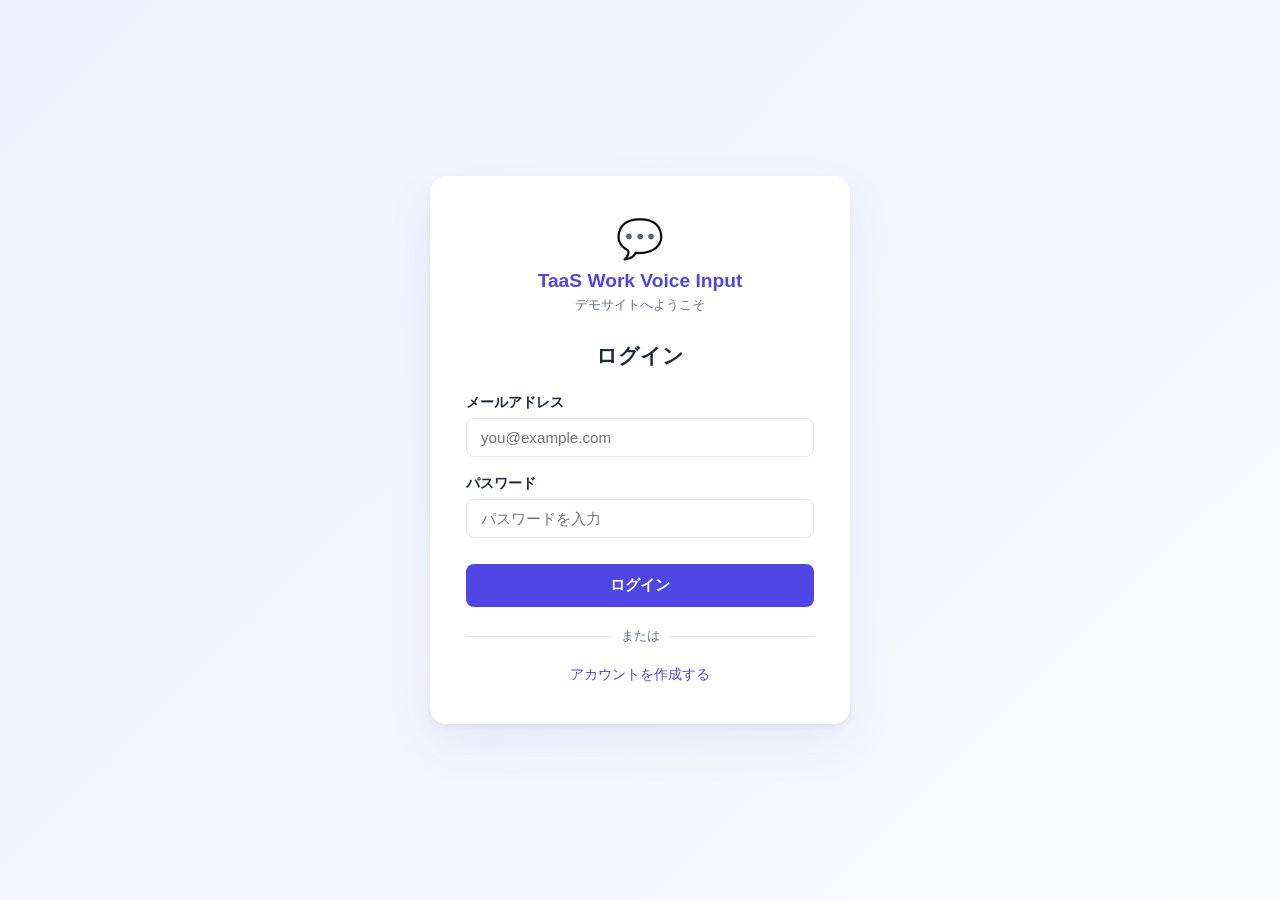
==== login.html @ 56433874 "Add authentication: login/register pages, Cloudflare Functions auth middleware, KV-backed sessions" ====
<!DOCTYPE html>
<html lang="ja">
<head>
  <meta charset="UTF-8" />
  <meta name="viewport" content="width=device-width, initial-scale=1.0" />
  <title>ログイン | TaaS Work Voice Input</title>
  <style>
    *, *::before, *::after { box-sizing: border-box; margin: 0; padding: 0; }

    :root {
      --primary: #4f46e5;
      --primary-hover: #4338ca;
      --primary-light: #eef2ff;
      --border: #e2e8f0;
      --text: #1e293b;
      --text-muted: #64748b;
      --danger: #ef4444;
      --danger-bg: #fef2f2;
      --success: #10b981;
      --success-bg: #f0fdf4;
    }

    body {
      min-height: 100dvh;
      display: flex;
      align-items: center;
      justify-content: center;
      background: linear-gradient(135deg, #eef2ff 0%, #f8fafc 100%);
      font-family: 'Segoe UI', 'Hiragino Sans', 'Meiryo', sans-serif;
      color: var(--text);
      padding: 20px;
    }

    .card {
      width: 100%;
      max-width: 420px;
      background: #fff;
      border-radius: 16px;
      box-shadow: 0 4px 6px rgba(0,0,0,.05), 0 20px 48px rgba(79,70,229,.08);
      padding: 40px 36px;
    }

    .logo {
      text-align: center;
      margin-bottom: 28px;
    }

    .logo-icon {
      font-size: 2.4rem;
      display: block;
      margin-bottom: 8px;
    }

    .logo h1 {
      font-size: 1.2rem;
      font-weight: 700;
      color: var(--primary);
    }

    .logo p {
      font-size: 0.82rem;
      color: var(--text-muted);
      margin-top: 4px;
    }

    h2 {
      font-size: 1.3rem;
      font-weight: 700;
      margin-bottom: 24px;
      text-align: center;
    }

    .form-group {
      margin-bottom: 18px;
    }

    label {
      display: block;
      font-size: 0.85rem;
      font-weight: 600;
      margin-bottom: 6px;
      color: var(--text);
    }

    input {
      width: 100%;
      padding: 10px 14px;
      border: 1.5px solid var(--border);
      border-radius: 8px;
      font-size: 0.95rem;
      font-family: inherit;
      color: var(--text);
      outline: none;
      transition: border-color 0.15s;
      background: #fff;
    }

    input:focus {
      border-color: var(--primary);
      box-shadow: 0 0 0 3px rgba(79,70,229,.1);
    }

    .btn-primary {
      width: 100%;
      padding: 11px;
      background: var(--primary);
      color: #fff;
      border: none;
      border-radius: 8px;
      font-size: 0.95rem;
      font-weight: 600;
      font-family: inherit;
      cursor: pointer;
      margin-top: 8px;
      transition: background 0.15s, transform 0.1s;
    }

    .btn-primary:hover { background: var(--primary-hover); }
    .btn-primary:active { transform: scale(0.98); }
    .btn-primary:disabled { background: #a5b4fc; cursor: not-allowed; }

    .alert {
      padding: 10px 14px;
      border-radius: 8px;
      font-size: 0.875rem;
      margin-bottom: 16px;
      display: none;
    }

    .alert.error { background: var(--danger-bg); color: var(--danger); display: block; }
    .alert.success { background: var(--success-bg); color: var(--success); display: block; }

    .divider {
      text-align: center;
      color: var(--text-muted);
      font-size: 0.82rem;
      margin: 20px 0;
      position: relative;
    }

    .divider::before, .divider::after {
      content: '';
      position: absolute;
      top: 50%;
      width: 42%;
      height: 1px;
      background: var(--border);
    }

    .divider::before { left: 0; }
    .divider::after { right: 0; }

    .link-btn {
      display: block;
      text-align: center;
      color: var(--primary);
      font-size: 0.88rem;
      font-weight: 500;
      text-decoration: none;
    }

    .link-btn:hover { text-decoration: underline; }
  </style>
</head>
<body>
  <div class="card">
    <div class="logo">
      <span class="logo-icon">💬</span>
      <h1>TaaS Work Voice Input</h1>
      <p>デモサイトへようこそ</p>
    </div>

    <h2>ログイン</h2>

    <div class="alert" id="alertBox"></div>

    <form id="loginForm" novalidate>
      <div class="form-group">
        <label for="email">メールアドレス</label>
        <input
          type="email"
          id="email"
          name="email"
          placeholder="you@example.com"
          autocomplete="email"
          required
        />
      </div>

      <div class="form-group">
        <label for="password">パスワード</label>
        <input
          type="password"
          id="password"
          name="password"
          placeholder="パスワードを入力"
          autocomplete="current-password"
          required
        />
      </div>

      <button type="submit" class="btn-primary" id="submitBtn">ログイン</button>
    </form>

    <div class="divider">または</div>
    <a href="/register.html" class="link-btn">アカウントを作成する</a>
  </div>

  <script>
    const form = document.getElementById('loginForm');
    const alertBox = document.getElementById('alertBox');
    const submitBtn = document.getElementById('submitBtn');

    function showAlert(msg, type) {
      alertBox.textContent = msg;
      alertBox.className = `alert ${type}`;
    }

    form.addEventListener('submit', async (e) => {
      e.preventDefault();
      alertBox.className = 'alert';
      submitBtn.disabled = true;
      submitBtn.textContent = 'ログイン中...';

      const email = document.getElementById('email').value.trim();
      const password = document.getElementById('password').value;

      try {
        const res = await fetch('/api/login', {
          method: 'POST',
          headers: { 'Content-Type': 'application/json' },
          body: JSON.stringify({ email, password }),
        });

        const data = await res.json();

        if (res.ok) {
          window.location.href = '/';
        } else {
          showAlert(data.error || 'ログインに失敗しました', 'error');
        }
      } catch {
        showAlert('サーバーに接続できませんでした', 'error');
      } finally {
        submitBtn.disabled = false;
        submitBtn.textContent = 'ログイン';
      }
    });
  </script>
</body>
</html>
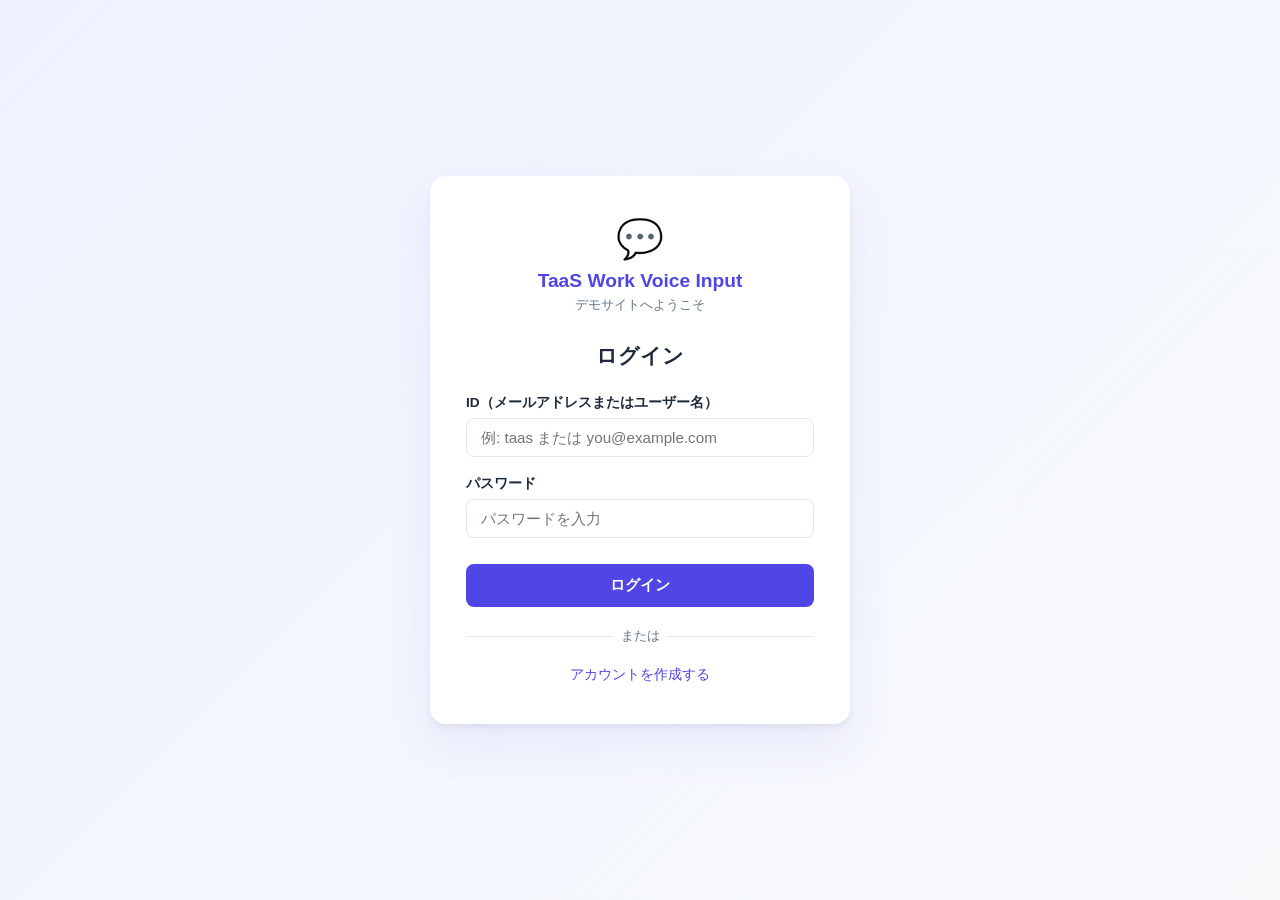
==== commit ceda5cc1: "Update login form: support username in addition to email address" ====
--- a/login.html
+++ b/login.html
@@ -176,13 +176,13 @@
 
     <form id="loginForm" novalidate>
       <div class="form-group">
-        <label for="email">メールアドレス</label>
+        <label for="email">ID（メールアドレスまたはユーザー名）</label>
         <input
-          type="email"
+          type="text"
           id="email"
           name="email"
-          placeholder="you@example.com"
-          autocomplete="email"
+          placeholder="例: taas または you@example.com"
+          autocomplete="username"
           required
         />
       </div>
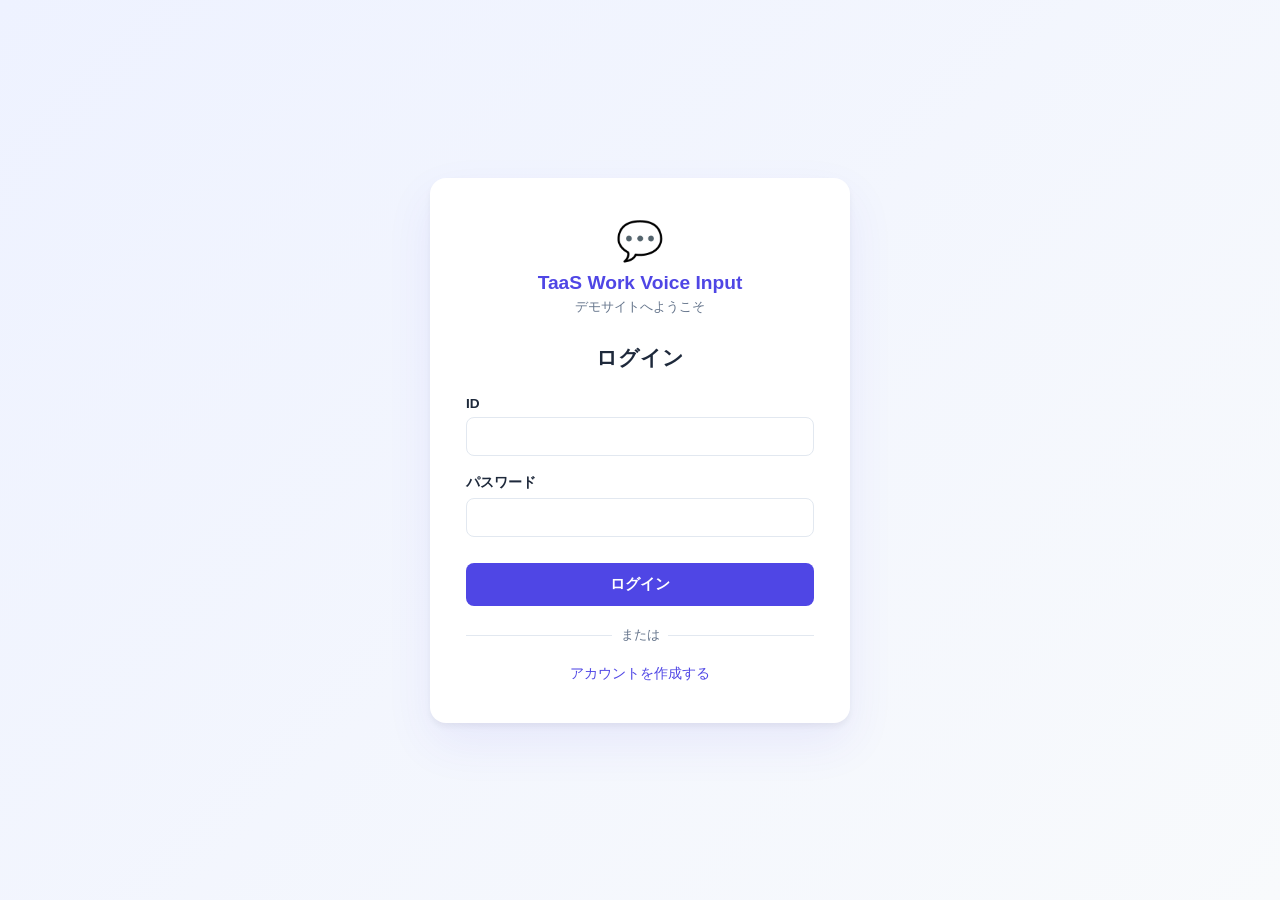
==== commit a6d12cdd: "Fix login UI: simplify ID label, remove placeholders; KV binding configured" ====
--- a/login.html
+++ b/login.html
@@ -176,12 +176,11 @@
 
     <form id="loginForm" novalidate>
       <div class="form-group">
-        <label for="email">ID（メールアドレスまたはユーザー名）</label>
+        <label for="email">ID</label>
         <input
           type="text"
           id="email"
           name="email"
-          placeholder="例: taas または you@example.com"
           autocomplete="username"
           required
         />
@@ -193,7 +192,6 @@
           type="password"
           id="password"
           name="password"
-          placeholder="パスワードを入力"
           autocomplete="current-password"
           required
         />
